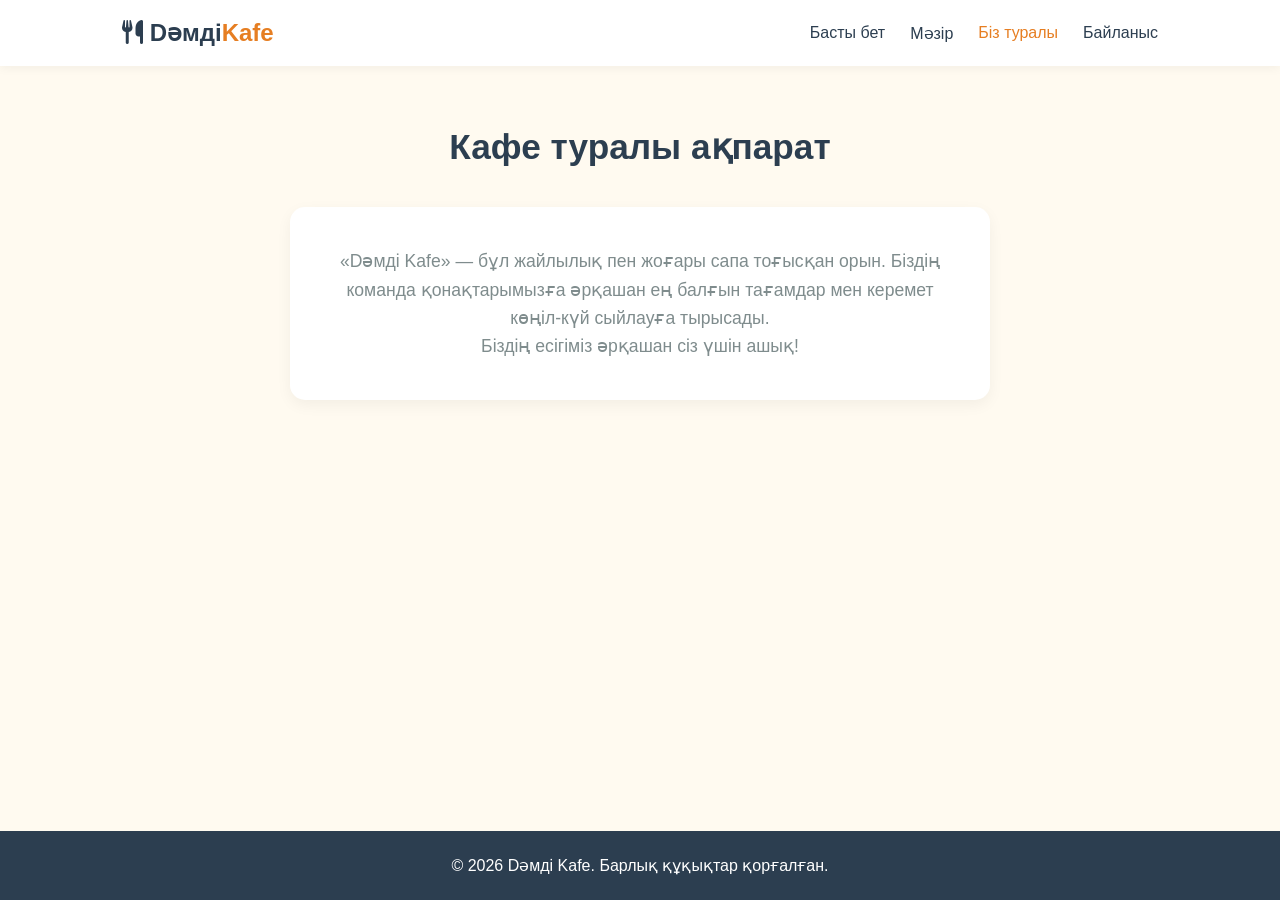
==== about.html @ 46e7aa9b "Add files via upload" ====
<!DOCTYPE html>
<html lang="kk">
<head>
    <meta charset="UTF-8">
    <meta name="viewport" content="width=device-width, initial-scale=1.0">
    <title>Біз туралы - Dәмді Kafe</title>
    <link rel="stylesheet" href="style.css">
    <link rel="stylesheet" href="https://cdnjs.cloudflare.com/ajax/libs/font-awesome/6.4.0/css/all.min.css">
</head>
<body>

    <header>
        <nav class="navbar">
            <a href="index.html" class="logo"><i class="fa-solid fa-utensils"></i> Dәмді<span>Kafe</span></a>
            <ul class="nav-links">
                <li><a href="index.html">Басты бет</a></li>
                <li><a href="menu.html">Мәзір</a></li>
                <li><a href="about.html" class="active">Біз туралы</a></li>
                <li><a href="contact.html">Байланыс</a></li>
            </ul>
        </nav>
    </header>

    <main class="page-content">
        <h2>Кафе туралы ақпарат</h2>
        <div class="about-box">
            <p>«Dәмді Kafe» — бұл жайлылық пен жоғары сапа тоғысқан орын. Біздің команда қонақтарымызға әрқашан ең балғын тағамдар мен керемет көңіл-күй сыйлауға тырысады.</p>
            <p>Біздің есігіміз әрқашан сіз үшін ашық!</p>
        </div>
    </main>

    <footer>
        <p>&copy; 2026 Dәмді Kafe. Барлық құқықтар қорғалған.</p>
    </footer>

</body>
</html>
---- style.css ----
:root {
    --primary: #e67e22;
    --primary-dark: #d35400;
    --bg: #fffaf0;
    --card-bg: #ffffff;
    --text: #2c3e50;
    --gray: #7f8c8d;
}

* {
    margin: 0;
    padding: 0;
    box-sizing: border-box;
    font-family: 'Segoe UI', Tahoma, Geneva, Verdana, sans-serif;
}

body {
    background-color: var(--bg);
    color: var(--text);
    display: flex;
    flex-direction: column;
    min-height: 100vh;
}

/* Навигация */
header {
    background: white;
    box-shadow: 0 2px 10px rgba(0,0,0,0.05);
    position: sticky;
    top: 0;
    z-index: 1000;
}

.navbar {
    display: flex;
    justify-content: space-between;
    align-items: center;
    max-width: 1100px;
    margin: 0 auto;
    padding: 1.2rem 2rem;
}

.logo {
    font-size: 1.5rem;
    font-weight: bold;
    color: var(--text);
    text-decoration: none;
}

.logo span {
    color: var(--primary);
}

.nav-links {
    list-style: none;
    display: flex;
    gap: 25px;
}

.nav-links a {
    text-decoration: none;
    color: var(--text);
    font-weight: 500;
    transition: color 0.2s;
}

.nav-links a:hover, .nav-links a.active {
    color: var(--primary);
}

/* Басты бетке арналған Hero */
.hero {
    flex: 1;
    display: flex;
    align-items: center;
    justify-content: center;
    text-align: center;
    background: linear-gradient(rgba(0,0,0,0.5), rgba(0,0,0,0.5)), url('https://images.unsplash.com/photo-1517248135467-4c7edcad34c4?auto=format&fit=crop&w=1200&q=80') no-repeat center center/cover;
    color: white;
    padding: 0 20px;
}

.hero-content h1 {
    font-size: 3rem;
    margin-bottom: 20px;
}

.hero-content p {
    font-size: 1.2rem;
    margin-bottom: 30px;
}

.btn {
    display: inline-block;
    background-color: var(--primary);
    color: white;
    padding: 12px 30px;
    border-radius: 30px;
    text-decoration: none;
    font-weight: bold;
    border: none;
    cursor: pointer;
    transition: background 0.2s;
}

.btn:hover {
    background-color: var(--primary-dark);
}

/* Ішкі беттердің контенті */
.page-content {
    flex: 1;
    max-width: 1100px;
    margin: 0 auto;
    padding: 60px 20px;
    width: 100%;
}

.page-content h2 {
    text-align: center;
    font-size: 2.2rem;
    margin-bottom: 40px;
}

/* Мәзір торы */
.menu-grid {
    display: grid;
    grid-template-columns: repeat(auto-fit, minmax(300px, 1fr));
    gap: 30px;
}

.menu-card {
    background: var(--card-bg);
    padding: 30px;
    border-radius: 15px;
    text-align: center;
    box-shadow: 0 5px 15px rgba(0,0,0,0.05);
}

.menu-card i {
    font-size: 3rem;
    color: var(--primary);
    margin-bottom: 15px;
}

.menu-card h3 {
    margin-bottom: 10px;
}

.menu-card p {
    color: var(--gray);
    font-size: 0.95rem;
    margin-bottom: 15px;
}

.price {
    font-weight: bold;
    color: var(--primary);
    font-size: 1.2rem;
}

/* Біз туралы қорапша */
.about-box {
    background: white;
    padding: 40px;
    border-radius: 15px;
    text-align: center;
    max-width: 700px;
    margin: 0 auto;
    box-shadow: 0 5px 15px rgba(0,0,0,0.05);
    font-size: 1.1rem;
    line-height: 1.6;
    color: var(--gray);
}

/* Байланыс формасы */
#contact-form {
    display: flex;
    flex-direction: column;
    gap: 15px;
    max-width: 500px;
    margin: 0 auto;
}

#contact-form input, #contact-form textarea {
    padding: 15px;
    border-radius: 8px;
    border: 1px solid #ccc;
    font-size: 1rem;
    outline: none;
}

#contact-form input:focus, #contact-form textarea:focus {
    border-color: var(--primary);
}

/* Футер */
footer {
    text-align: center;
    padding: 25px;
    background-color: #2c3e50;
    color: white;
    margin-top: auto;
}
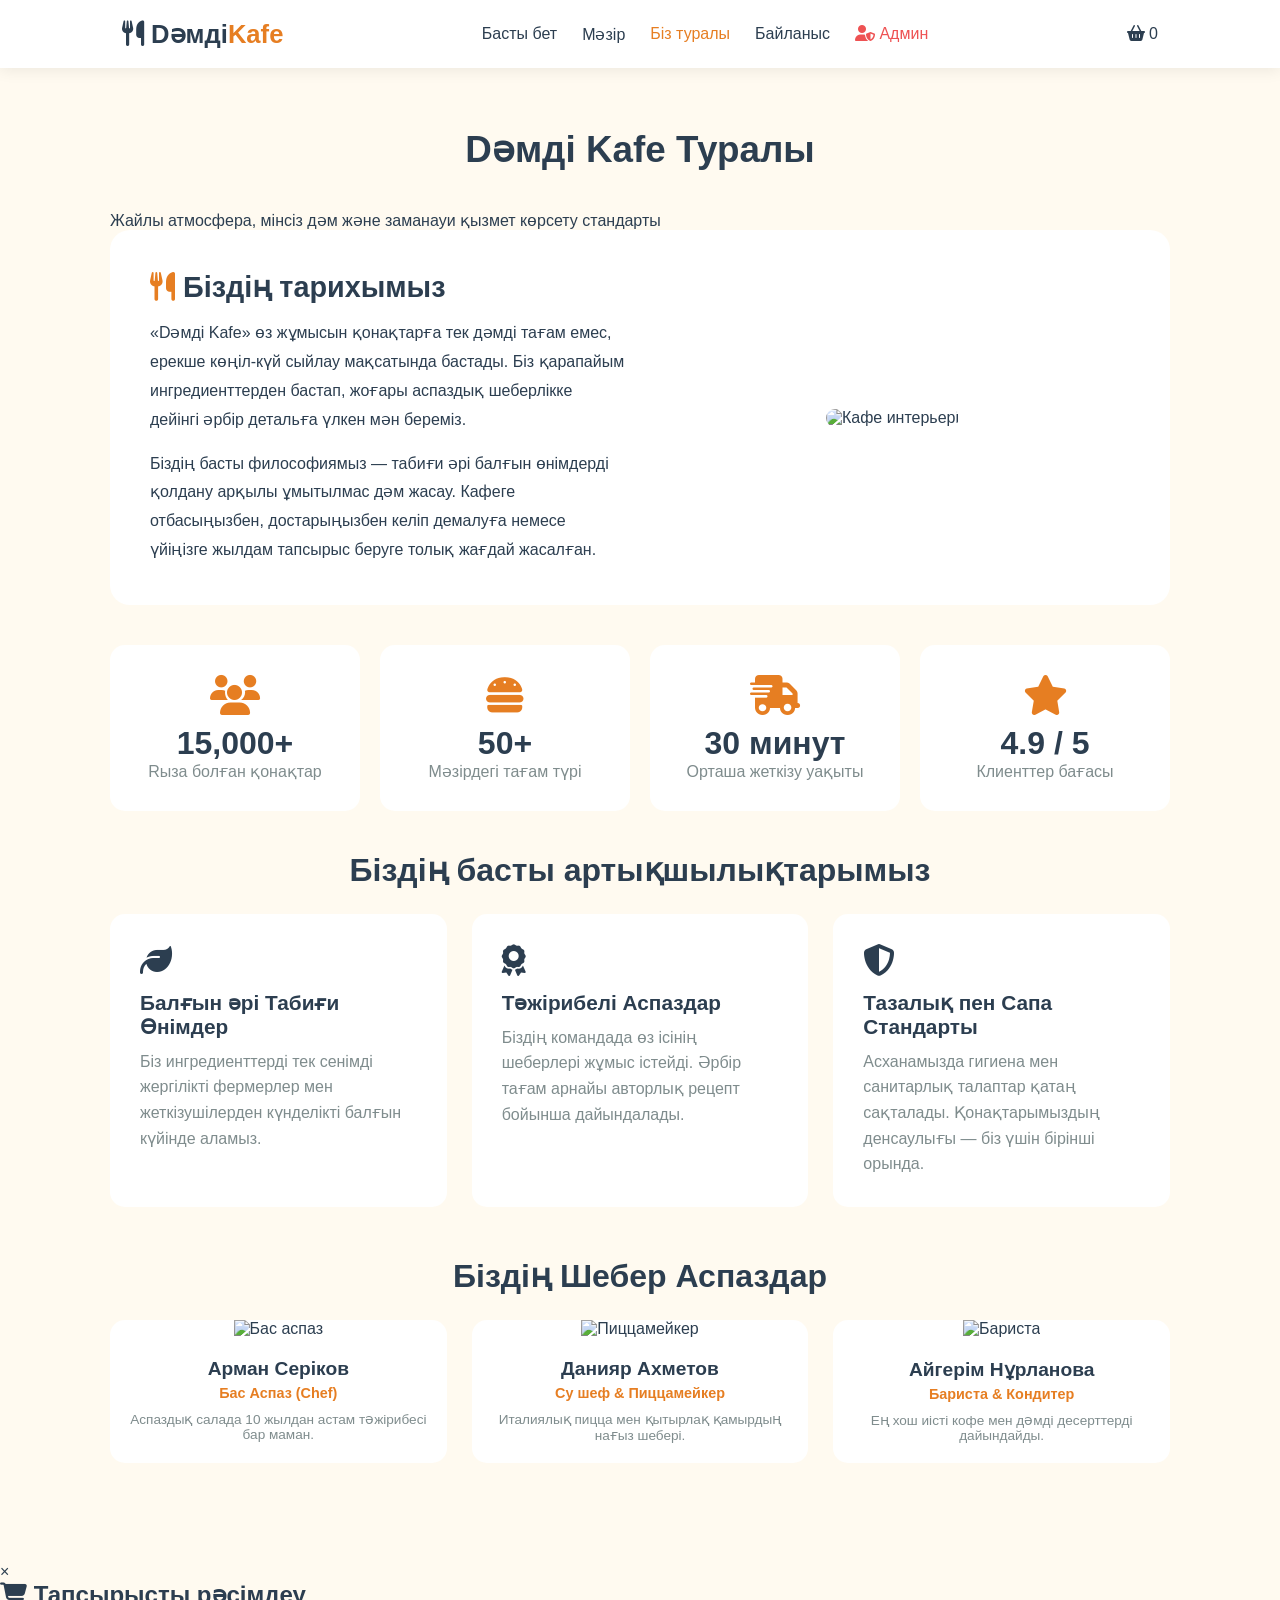
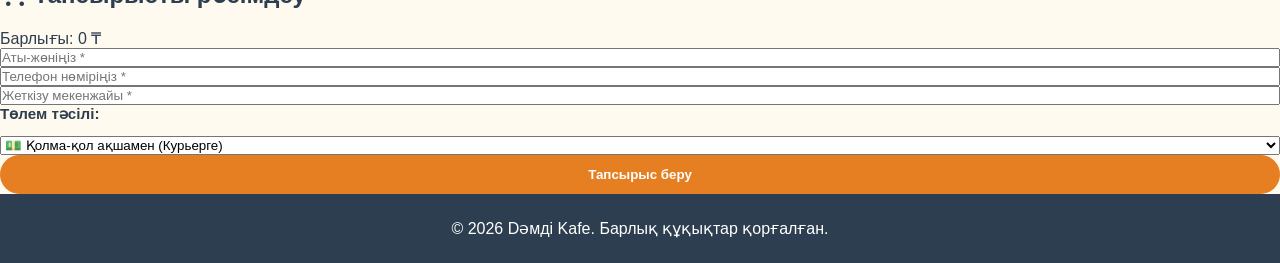
==== commit 2599daf7: "Update about.html" ====
--- a/about.html
+++ b/about.html
@@ -17,21 +17,145 @@
                 <li><a href="menu.html">Мәзір</a></li>
                 <li><a href="about.html" class="active">Біз туралы</a></li>
                 <li><a href="contact.html">Байланыс</a></li>
+                <li><a href="admin.html" style="color: #ee5253;"><i class="fa-solid fa-user-shield"></i> Админ</a></li>
             </ul>
+            <div class="cart-icon-btn" id="cart-btn">
+                <i class="fa-solid fa-basket-shopping"></i>
+                <span class="cart-count" id="cart-count">0</span>
+            </div>
         </nav>
     </header>
 
     <main class="page-content">
-        <h2>Кафе туралы ақпарат</h2>
-        <div class="about-box">
-            <p>«Dәмді Kafe» — бұл жайлылық пен жоғары сапа тоғысқан орын. Біздің команда қонақтарымызға әрқашан ең балғын тағамдар мен керемет көңіл-күй сыйлауға тырысады.</p>
-            <p>Біздің есігіміз әрқашан сіз үшін ашық!</p>
+        <!-- Басты кіріспе -->
+        <h2 class="section-title">Dәмді Kafe Туралы</h2>
+        <p class="section-subtitle">Жайлы атмосфера, мінсіз дәм және заманауи қызмет көрсету стандарты</p>
+
+        <!-- Тарихы мен Миссиясы -->
+        <div style="background: white; padding: 40px; border-radius: 20px; box-shadow: var(--shadow); margin-bottom: 40px;">
+            <div style="display: grid; grid-template-columns: repeat(auto-fit, minmax(300px, 1fr)); gap: 30px; align-items: center;">
+                <div>
+                    <h3 style="font-size: 1.8rem; margin-bottom: 15px; color: var(--dark);"><i class="fa-solid fa-utensils" style="color:var(--primary)"></i> Біздің тарихымыз</h3>
+                    <p style="line-height: 1.8; color: var(--text); margin-bottom: 15px;">
+                        «Dәмді Kafe» өз жұмысын қонақтарға тек дәмді тағам емес, ерекше көңіл-күй сыйлау мақсатында бастады. Біз қарапайым ингредиенттерден бастап, жоғары аспаздық шеберлікке дейінгі әрбір детальға үлкен мән береміз.
+                    </p>
+                    <p style="line-height: 1.8; color: var(--text);">
+                        Біздің басты философиямыз — табиғи әрі балғын өнімдерді қолдану арқылы ұмытылмас дәм жасау. Кафеге отбасыңызбен, достарыңызбен келіп демалуға немесе үйіңізге жылдам тапсырыс беруге толық жағдай жасалған.
+                    </p>
+                </div>
+                <div style="text-align: center;">
+                    <img src="https://images.unsplash.com/photo-1555396273-367ea4eb4db5?w=600" alt="Кафе интерьері" style="width: 100%; max-height: 300px; object-fit: cover; border-radius: 15px; box-shadow: var(--shadow);">
+                </div>
+            </div>
+        </div>
+
+        <!-- Статистикалық көрсеткіштер -->
+        <div style="display: grid; grid-template-columns: repeat(auto-fit, minmax(200px, 1fr)); gap: 20px; margin-bottom: 40px; text-align: center;">
+            <div style="background: white; padding: 30px; border-radius: 15px; box-shadow: var(--shadow);">
+                <i class="fa-solid fa-users" style="font-size: 2.5rem; color: var(--primary); margin-bottom: 10px;"></i>
+                <h3 style="font-size: 2rem; color: var(--dark);">15,000+</h3>
+                <p style="color: var(--gray);">Rыза болған қонақтар</p>
+            </div>
+            <div style="background: white; padding: 30px; border-radius: 15px; box-shadow: var(--shadow);">
+                <i class="fa-solid fa-burger" style="font-size: 2.5rem; color: var(--primary); margin-bottom: 10px;"></i>
+                <h3 style="font-size: 2rem; color: var(--dark);">50+</h3>
+                <p style="color: var(--gray);">Мәзірдегі тағам түрі</p>
+            </div>
+            <div style="background: white; padding: 30px; border-radius: 15px; box-shadow: var(--shadow);">
+                <i class="fa-solid fa-truck-fast" style="font-size: 2.5rem; color: var(--primary); margin-bottom: 10px;"></i>
+                <h3 style="font-size: 2rem; color: var(--dark);">30 минут</h3>
+                <p style="color: var(--gray);">Орташа жеткізу уақыты</p>
+            </div>
+            <div style="background: white; padding: 30px; border-radius: 15px; box-shadow: var(--shadow);">
+                <i class="fa-solid fa-star" style="font-size: 2.5rem; color: var(--primary); margin-bottom: 10px;"></i>
+                <h3 style="font-size: 2rem; color: var(--dark);">4.9 / 5</h3>
+                <p style="color: var(--gray);">Клиенттер бағасы</p>
+            </div>
+        </div>
+
+        <!-- Неге бізді таңдайды? (Негізгі артықшылықтар) -->
+        <h3 style="text-align: center; font-size: 2rem; margin-bottom: 25px; color: var(--dark);">Біздің басты артықшылықтарымыз</h3>
+        <div style="display: grid; grid-template-columns: repeat(auto-fit, minmax(280px, 1fr)); gap: 25px; margin-bottom: 50px;">
+            <div style="background: white; padding: 30px; border-radius: 15px; box-shadow: var(--shadow);">
+                <i class="fa-solid fa-leaf" style="font-size: 2rem; color: var(--secondary); margin-bottom: 15px;"></i>
+                <h4 style="font-size: 1.3rem; margin-bottom: 10px;">Балғын әрі Табиғи Өнімдер</h4>
+                <p style="color: var(--gray); line-height: 1.6;">Біз ингредиенттерді тек сенімді жергілікті фермерлер мен жеткізушілерден күнделікті балғын күйінде аламыз.</p>
+            </div>
+            <div style="background: white; padding: 30px; border-radius: 15px; box-shadow: var(--shadow);">
+                <i class="fa-solid fa-award" style="font-size: 2rem; color: var(--secondary); margin-bottom: 15px;"></i>
+                <h4 style="font-size: 1.3rem; margin-bottom: 10px;">Тәжірибелі Аспаздар</h4>
+                <p style="color: var(--gray); line-height: 1.6;">Біздің командада өз ісінің шеберлері жұмыс істейді. Әрбір тағам арнайы авторлық рецепт бойынша дайындалады.</p>
+            </div>
+            <div style="background: white; padding: 30px; border-radius: 15px; box-shadow: var(--shadow);">
+                <i class="fa-solid fa-shield-halved" style="font-size: 2rem; color: var(--secondary); margin-bottom: 15px;"></i>
+                <h4 style="font-size: 1.3rem; margin-bottom: 10px;">Тазалық пен Сапа Стандарты</h4>
+                <p style="color: var(--gray); line-height: 1.6;">Асханамызда гигиена мен санитарлық талаптар қатаң сақталады. Қонақтарымыздың денсаулығы — біз үшін бірінші орында.</p>
+            </div>
+        </div>
+
+        <!-- Аспаздар & Команда -->
+        <h3 style="text-align: center; font-size: 2rem; margin-bottom: 25px; color: var(--dark);">Біздің Шебер Аспаздар</h3>
+        <div style="display: grid; grid-template-columns: repeat(auto-fit, minmax(250px, 1fr)); gap: 25px; margin-bottom: 40px;">
+            <div style="background: white; border-radius: 15px; overflow: hidden; box-shadow: var(--shadow); text-align: center;">
+                <img src="https://images.unsplash.com/photo-1577219491135-ce391730fb2c?w=500" alt="Бас аспаз" style="width: 100%; height: 220px; object-fit: cover;">
+                <div style="padding: 20px;">
+                    <h4 style="font-size: 1.2rem;">Арман Серіков</h4>
+                    <p style="color: var(--primary); font-weight: 600; font-size: 0.9rem; margin-top: 5px;">Бас Аспаз (Chef)</p>
+                    <p style="color: var(--gray); font-size: 0.85rem; margin-top: 10px;">Аспаздық салада 10 жылдан астам тәжірибесі бар маман.</p>
+                </div>
+            </div>
+            <div style="background: white; border-radius: 15px; overflow: hidden; box-shadow: var(--shadow); text-align: center;">
+                <img src="https://images.unsplash.com/photo-1583394838336-acd977736f90?w=500" alt="Пиццамейкер" style="width: 100%; height: 220px; object-fit: cover;">
+                <div style="padding: 20px;">
+                    <h4 style="font-size: 1.2rem;">Данияр Ахметов</h4>
+                    <p style="color: var(--primary); font-weight: 600; font-size: 0.9rem; margin-top: 5px;">Су шеф & Пиццамейкер</p>
+                    <p style="color: var(--gray); font-size: 0.85rem; margin-top: 10px;">Италиялық пицца мен қытырлақ қамырдың нағыз шебері.</p>
+                </div>
+            </div>
+            <div style="background: white; border-radius: 15px; overflow: hidden; box-shadow: var(--shadow); text-align: center;">
+                <img src="https://images.unsplash.com/photo-1512485800893-b08ec1ea59b1?w=500" alt="Бариста" style="width: 100%; height: 220px; object-fit: cover;">
+                <div style="padding: 20px;">
+                    <h4 style="font-size: 1.2rem;">Айгерім Нұрланова</h4>
+                    <p style="color: var(--primary); font-weight: 600; font-size: 0.9rem; margin-top: 5px;">Бариста & Кондитер</p>
+                    <p style="color: var(--gray); font-size: 0.85rem; margin-top: 10px;">Ең хош иісті кофе мен дәмді десерттерді дайындайды.</p>
+                </div>
+            </div>
         </div>
     </main>
+
+    <!-- Cart Modal -->
+    <div class="modal" id="cart-modal">
+        <div class="modal-content">
+            <span class="close-modal" id="close-cart">&times;</span>
+            <h2><i class="fa-solid fa-cart-shopping"></i> Тапсырысты рәсімдеу</h2>
+            <div id="cart-items" style="margin-top:20px;"></div>
+            <div class="cart-total">Барлығы: <span id="cart-total">0 ₸</span></div>
+            
+            <div class="form-group">
+                <input type="text" id="checkout-name" placeholder="Аты-жөніңіз *" required>
+            </div>
+            <div class="form-group">
+                <input type="tel" id="checkout-phone" placeholder="Телефон нөміріңіз *" required>
+            </div>
+            <div class="form-group">
+                <input type="text" id="checkout-address" placeholder="Жеткізу мекенжайы *" required>
+            </div>
+            <div class="form-group">
+                <label><strong>Төлем тәсілі:</strong></label>
+                <select id="checkout-payment" style="margin-top:5px;">
+                    <option value="Қолма-қол (Cash)">💵 Қолма-қол ақшамен (Курьерге)</option>
+                    <option value="Банк картасы / Kaspi QR">💳 Банк картасы / Kaspi QR</option>
+                </select>
+            </div>
+
+            <button class="btn btn-secondary" style="width:100%;" onclick="checkout()">Тапсырыс беру</button>
+        </div>
+    </div>
 
     <footer>
         <p>&copy; 2026 Dәмді Kafe. Барлық құқықтар қорғалған.</p>
     </footer>
 
+    <script src="script.js"></script>
 </body>
-</html>+</html>
--- a/style.css
+++ b/style.css
@@ -25,7 +25,7 @@
 /* Навигация */
 header {
     background: white;
-    box-shadow: 0 2px 10px rgba(0,0,0,0.05);
+    box-shadow: 0 2px 15px rgba(0,0,0,0.08);
     position: sticky;
     top: 0;
     z-index: 1000;
@@ -41,7 +41,7 @@
 }
 
 .logo {
-    font-size: 1.5rem;
+    font-size: 1.6rem;
     font-weight: bold;
     color: var(--text);
     text-decoration: none;
@@ -75,18 +75,18 @@
     align-items: center;
     justify-content: center;
     text-align: center;
-    background: linear-gradient(rgba(0,0,0,0.5), rgba(0,0,0,0.5)), url('https://images.unsplash.com/photo-1517248135467-4c7edcad34c4?auto=format&fit=crop&w=1200&q=80') no-repeat center center/cover;
+    background: linear-gradient(rgba(0,0,0,0.6), rgba(0,0,0,0.6)), url('https://images.unsplash.com/photo-1517248135467-4c7edcad34c4?auto=format&fit=crop&w=1200&q=80') no-repeat center center/cover;
     color: white;
     padding: 0 20px;
 }
 
 .hero-content h1 {
-    font-size: 3rem;
+    font-size: 3.2rem;
     margin-bottom: 20px;
 }
 
 .hero-content p {
-    font-size: 1.2rem;
+    font-size: 1.25rem;
     margin-bottom: 30px;
 }
 
@@ -100,11 +100,12 @@
     font-weight: bold;
     border: none;
     cursor: pointer;
-    transition: background 0.2s;
+    transition: background 0.2s, transform 0.2s;
 }
 
 .btn:hover {
     background-color: var(--primary-dark);
+    transform: translateY(-2px);
 }
 
 /* Ішкі беттердің контенті */
@@ -118,7 +119,7 @@
 
 .page-content h2 {
     text-align: center;
-    font-size: 2.2rem;
+    font-size: 2.3rem;
     margin-bottom: 40px;
 }
 
@@ -134,17 +135,23 @@
     padding: 30px;
     border-radius: 15px;
     text-align: center;
-    box-shadow: 0 5px 15px rgba(0,0,0,0.05);
+    box-shadow: 0 5px 20px rgba(0,0,0,0.06);
+    transition: transform 0.3s;
+}
+
+.menu-card:hover {
+    transform: translateY(-5px);
 }
 
 .menu-card i {
-    font-size: 3rem;
+    font-size: 3.2rem;
     color: var(--primary);
     margin-bottom: 15px;
 }
 
 .menu-card h3 {
     margin-bottom: 10px;
+    font-size: 1.3rem;
 }
 
 .menu-card p {
@@ -156,7 +163,7 @@
 .price {
     font-weight: bold;
     color: var(--primary);
-    font-size: 1.2rem;
+    font-size: 1.3rem;
 }
 
 /* Біз туралы қорапша */
@@ -167,31 +174,63 @@
     text-align: center;
     max-width: 700px;
     margin: 0 auto;
-    box-shadow: 0 5px 15px rgba(0,0,0,0.05);
+    box-shadow: 0 5px 20px rgba(0,0,0,0.06);
     font-size: 1.1rem;
-    line-height: 1.6;
+    line-height: 1.7;
     color: var(--gray);
 }
 
-/* Байланыс формасы */
+/* Байланыс формасы контейнері */
+.contact-container {
+    background: white;
+    padding: 40px;
+    border-radius: 15px;
+    max-width: 550px;
+    margin: 0 auto;
+    box-shadow: 0 5px 20px rgba(0,0,0,0.06);
+}
+
 #contact-form {
     display: flex;
     flex-direction: column;
-    gap: 15px;
-    max-width: 500px;
-    margin: 0 auto;
+    gap: 20px;
+}
+
+.form-group {
+    display: flex;
+    flex-direction: column;
+    gap: 8px;
+}
+
+.form-group label {
+    font-weight: 500;
+    font-size: 0.95rem;
+    color: var(--text);
+}
+
+.form-group label i {
+    color: var(--primary);
+    margin-right: 5px;
 }
 
 #contact-form input, #contact-form textarea {
-    padding: 15px;
+    padding: 14px;
     border-radius: 8px;
-    border: 1px solid #ccc;
+    border: 1px solid #ddd;
     font-size: 1rem;
     outline: none;
+    transition: border-color 0.2s;
 }
 
 #contact-form input:focus, #contact-form textarea:focus {
     border-color: var(--primary);
+}
+
+#contact-form .btn {
+    width: 100%;
+    padding: 14px;
+    font-size: 1rem;
+    margin-top: 10px;
 }
 
 /* Футер */
